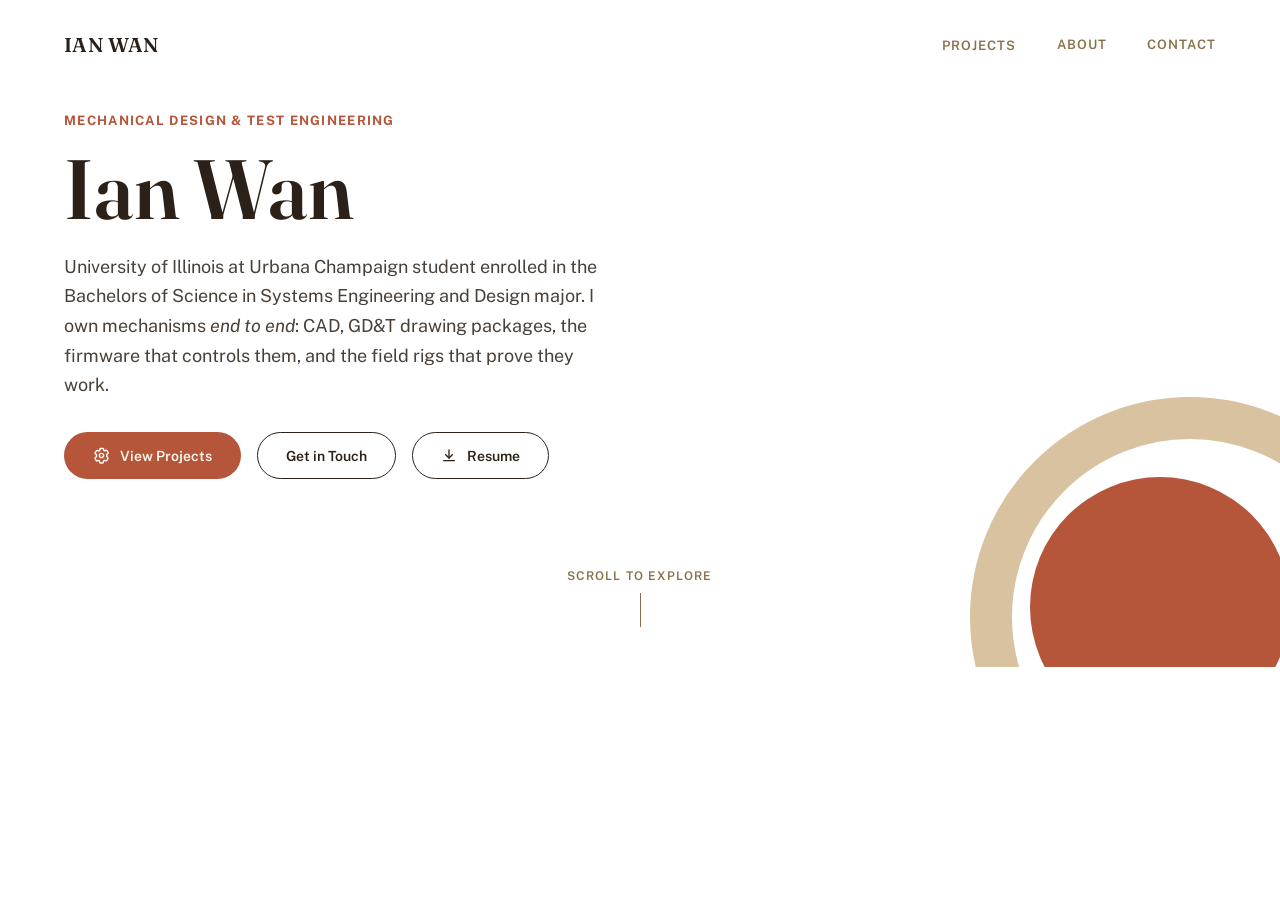
==== index.html @ 7950c9a8 "First website edition" ====
<!doctype html>
<html lang="en">
<head>
<meta charset="utf-8">
<meta name="viewport" content="width=device-width, initial-scale=1">
<title>Ian Wan — Mechanical Design &amp; Test Engineering</title>
<meta name="description" content="Ian Wan, Systems Engineering student at the University of Illinois Urbana-Champaign. Mechanism design, control firmware, and field testing — CAD, GD&amp;T drawing packages, and the rigs that prove the parts work.">
<link rel="canonical" href="https://zhinuu.github.io/IanWanPortfolio/">
<link rel="icon" href="favicon.svg" type="image/svg+xml">
<link rel="preconnect" href="https://fonts.googleapis.com">
<link rel="preconnect" href="https://fonts.gstatic.com" crossorigin>
<link rel="stylesheet" href="https://fonts.googleapis.com/css2?family=Fraunces:opsz,wght@9..144,500;9..144,600&amp;family=Public+Sans:wght@400;500;600&amp;display=swap">
<link rel="stylesheet" href="assets/css/style.css">
<noscript><style>#site-loader{display:none}</style></noscript>
</head>
<body>

<a class="iw-skip" href="#main">Skip to content</a>

<div id="site-loader" aria-hidden="true">
  <svg viewBox="0 0 24 24" fill="none" stroke="currentColor" stroke-width="2" stroke-linecap="round" stroke-linejoin="round" focusable="false">
    <path d="M12 15a3 3 0 1 0 0-6 3 3 0 0 0 0 6Z"></path>
    <path d="M19.4 13.5c.06-.49.1-.99.1-1.5s-.04-1.01-.1-1.5l1.9-1.48a.76.76 0 0 0 .18-.96l-1.8-3.12a.76.76 0 0 0-.92-.33l-2.24.9a7.4 7.4 0 0 0-1.3-.75l-.34-2.38A.75.75 0 0 0 14.1 2h-3.6a.75.75 0 0 0-.74.65l-.34 2.38c-.47.2-.9.45-1.3.75l-2.24-.9a.76.76 0 0 0-.92.33L2.86 8.33a.76.76 0 0 0 .18.96L4.94 10.77c-.06.49-.1.99-.1 1.5s.04 1.01.1 1.5l-1.9 1.48a.76.76 0 0 0-.18.96l1.8 3.12c.19.33.59.47.92.33l2.24-.9c.4.3.83.55 1.3.75l.34 2.38c.06.36.37.65.74.65h3.6c.37 0 .68-.29.74-.65l.34-2.38c.47-.2.9-.45 1.3-.75l2.24.9c.33.14.73 0 .92-.33l1.8-3.12a.76.76 0 0 0-.18-.96L19.4 13.5Z"></path>
  </svg>
</div>

<div id="top" style="position: relative; overflow: hidden;">

  <div style="position: absolute; right: -130px; bottom: -170px; width: 440px; height: 440px; border-radius: 50%; border: 42px solid var(--border-soft); box-sizing: border-box; pointer-events: none;" aria-hidden="true"></div>
  <div style="position: absolute; right: -10px; bottom: -70px; width: 260px; height: 260px; border-radius: 50%; background: var(--accent); pointer-events: none;" aria-hidden="true"></div>

  <div style="position: relative; z-index: 1;">

    <header>
      <nav class="iw-nav" aria-label="Main">
        <a class="iw-logo" href="index.html" aria-current="page">IAN WAN</a>
        <div class="iw-nav-links">
          <div class="iw-nav-item">
            <button class="iw-nav-link" data-projects-trigger aria-expanded="false" aria-controls="projects-menu">Projects</button>
            <div class="iw-dropdown" id="projects-menu" data-projects-dropdown>
              <a class="iw-dropdown-all" href="projects.html">All projects</a>
              <div class="iw-dropdown-divider"></div>
              <a class="iw-dropdown-project" href="projects/project-01.html">Oscillating-Wing Power Generator: Mechanism</a>
              <a class="iw-dropdown-gallery" href="projects/gallery-01.html">Photo Gallery</a>
              <div class="iw-dropdown-divider"></div>
              <a class="iw-dropdown-project" href="projects.html#project-02">Oscillating-Wing Power Generator: Closed-Loop Control &amp; Firmware</a>
              <div class="iw-dropdown-divider"></div>
              <a class="iw-dropdown-project" href="projects.html#project-03">Formula SAE Cockpit Subsystem</a>
              <div class="iw-dropdown-divider"></div>
              <a class="iw-dropdown-project" href="projects.html#project-04">Applications of Compliant Mechanisms Study</a>
            </div>
          </div>
          <a class="iw-nav-link" href="about.html">About</a>
          <a class="iw-nav-link" href="contact.html">Contact</a>
        </div>
      </nav>
    </header>

    <main id="main" class="iw-page" style="padding-top: 24px; padding-bottom: 90px;">
      <div style="max-width: 620px;">
        <p style="margin: 0; font-size: 13px; font-weight: 700; letter-spacing: 0.1em; text-transform: uppercase; color: var(--accent);">Mechanical Design &amp; Test Engineering</p>
        <h1 class="serif iw-display" style="--h1max: 84px; margin: 18px 0 20px 0; font-weight: 600; line-height: 1.02; color: var(--ink);">Ian Wan</h1>
        <p style="margin: 0 0 32px 0; font-size: 18px; line-height: 1.65; max-width: 540px;">University of Illinois at Urbana Champaign student enrolled in the Bachelors of Science in Systems Engineering and Design major. I own mechanisms <em>end to end</em>: CAD, GD&amp;T drawing packages, the firmware that controls them, and the field rigs that prove they work.</p>
        <div style="display: flex; gap: 16px; flex-wrap: wrap;">
          <a href="projects.html" class="iw-btn iw-btn-solid">
            <svg width="17" height="17" viewBox="0 0 24 24" fill="none" stroke="currentColor" stroke-width="2" stroke-linecap="round" stroke-linejoin="round" aria-hidden="true" focusable="false"><path d="M12 15a3 3 0 1 0 0-6 3 3 0 0 0 0 6Z"></path><path d="M19.4 13.5c.06-.49.1-.99.1-1.5s-.04-1.01-.1-1.5l1.9-1.48a.76.76 0 0 0 .18-.96l-1.8-3.12a.76.76 0 0 0-.92-.33l-2.24.9a7.4 7.4 0 0 0-1.3-.75l-.34-2.38A.75.75 0 0 0 14.1 2h-3.6a.75.75 0 0 0-.74.65l-.34 2.38c-.47.2-.9.45-1.3.75l-2.24-.9a.76.76 0 0 0-.92.33L2.86 8.33a.76.76 0 0 0 .18.96L4.94 10.77c-.06.49-.1.99-.1 1.5s.04 1.01.1 1.5l-1.9 1.48a.76.76 0 0 0-.18.96l1.8 3.12c.19.33.59.47.92.33l2.24-.9c.4.3.83.55 1.3.75l.34 2.38c.06.36.37.65.74.65h3.6c.37 0 .68-.29.74-.65l.34-2.38c.47-.2.9-.45 1.3-.75l2.24.9c.33.14.73 0 .92-.33l1.8-3.12a.76.76 0 0 0-.18-.96L19.4 13.5Z"></path></svg>
            View Projects
          </a>
          <a href="contact.html" class="iw-btn iw-btn-outline">Get in Touch</a>
          <a href="assets/resume.pdf" download class="iw-btn iw-btn-outline">
            <svg width="16" height="16" viewBox="0 0 24 24" fill="none" stroke="currentColor" stroke-width="2" stroke-linecap="round" stroke-linejoin="round" aria-hidden="true" focusable="false"><path d="M12 3v12"></path><path d="M7 10l5 5 5-5"></path><path d="M4 19h16"></path></svg>
            Resume
          </a>
        </div>
      </div>
    </main>

    <div class="iw-scroll-cue" style="display: flex; flex-direction: column; align-items: center; gap: 10px; padding-bottom: 40px;" aria-hidden="true">
      <span style="font-size: 12px; font-weight: 600; letter-spacing: 0.1em; text-transform: uppercase; color: var(--muted);">Scroll to explore</span>
      <div style="width: 1px; height: 34px; background: var(--muted);"></div>
    </div>

  </div>
</div>

<script src="assets/js/site.js"></script>
</body>
</html>
---- assets/css/style.css ----
/* Ian Wan Portfolio — shared styles
   Earthy minimal palette: white background, terracotta accent, tan borders */

:root {
  --accent: #B5563A;
  --ink: #2B2118;
  --body-text: #4A4038;
  --muted: #8A7048;
  --border: #A8875A;       /* 3.34:1 on white — meets WCAG 1.4.11 for UI boundaries */
  --border-soft: #D8C2A0;  /* decorative only: the oversized circles, never a real edge */
  --tag-bg: #E4D2AE;
  --tag-text: #6B4E36;     /* 5.10:1 on --tag-bg */
  --white: #FFFFFF;
  --cream: #FDF9F0;
}

* { box-sizing: border-box; }

html { scroll-behavior: smooth; }

body {
  margin: 0;
  font-family: 'Public Sans', system-ui, -apple-system, sans-serif;
  color: var(--body-text);
  background: var(--white);
}

a { text-decoration: none; color: inherit; }

img { max-width: 100%; display: block; }

.serif { font-family: 'Fraunces', Georgia, serif; }

/* ---------- Focus visibility ---------- */

:focus-visible {
  outline: 2px solid var(--accent);
  outline-offset: 3px;
  border-radius: 4px;
}

.iw-skip {
  position: absolute;
  left: -9999px;
  top: 0;
  z-index: 10001;
  background: var(--accent);
  color: var(--cream);
  padding: 12px 20px;
  font-size: 14px;
  font-weight: 600;
  border-radius: 0 0 8px 0;
}

.iw-skip:focus {
  left: 0;
}

.iw-sr-only {
  position: absolute;
  width: 1px;
  height: 1px;
  padding: 0;
  margin: -1px;
  overflow: hidden;
  clip: rect(0, 0, 0, 0);
  white-space: nowrap;
  border: 0;
}

/* ---------- Loading spinner ---------- */

#site-loader {
  position: fixed;
  inset: 0;
  z-index: 9999;
  background: var(--white);
  display: flex;
  align-items: center;
  justify-content: center;
  transition: opacity 0.35s ease, visibility 0.35s ease;
}

#site-loader.is-hidden {
  opacity: 0;
  visibility: hidden;
  pointer-events: none;
}

#site-loader svg {
  width: 56px;
  height: 56px;
  color: var(--accent);
  animation: iw-spin 1s linear infinite;
}

@keyframes iw-spin {
  from { transform: rotate(0deg); }
  to { transform: rotate(360deg); }
}

/* ---------- Custom gear cursor trail ----------
   Decoration only. The real cursor is never hidden, so the trail can be
   dropped entirely (touch, reduced motion, no JS) with nothing lost. */

.iw-cursor-gear {
  position: fixed;
  top: 0;
  left: 0;
  width: 16px;
  height: 16px;
  pointer-events: none;
  z-index: 10000;
  color: var(--accent);
  opacity: 0.85;
  will-change: transform, opacity;
  transition: opacity 300ms ease-out, transform 300ms ease-out;
}

@media (hover: none) {
  .iw-cursor-gear { display: none; }
}

@media (prefers-reduced-motion: reduce) {
  html { scroll-behavior: auto; }
  .iw-cursor-gear { display: none; }
  #site-loader svg { animation: none; }
  *, *::before, *::after {
    animation-duration: 0.001ms !important;
    animation-iteration-count: 1 !important;
    transition-duration: 0.001ms !important;
  }
}

/* ---------- Layout shell ---------- */

.iw-page {
  width: 100%;
  max-width: 1280px;
  margin: 0 auto;
  padding: 0 64px;
}

@media (max-width: 900px) {
  .iw-page { padding: 0 24px; }
}

@media (max-width: 400px) {
  .iw-page { padding: 0 16px; }
}

/* ---------- Fluid headings ----------
   --h1max is set per page so each page keeps its original desktop size
   while still shrinking on small screens. */

.iw-display {
  font-size: clamp(40px, 13vw, var(--h1max, 84px));
  overflow-wrap: break-word;
}

.iw-h1 {
  font-size: clamp(28px, 7vw, var(--h1max, 48px));
  overflow-wrap: break-word;
}

/* ---------- Nav ---------- */

.iw-nav {
  display: flex;
  align-items: center;
  justify-content: space-between;
  padding: 32px 64px;
  position: relative;
  gap: 16px;
}

@media (max-width: 900px) {
  .iw-nav { padding: 24px; flex-wrap: wrap; }
}

@media (max-width: 400px) {
  .iw-nav { padding: 20px 16px; }
}

.iw-logo {
  font-family: 'Fraunces', Georgia, serif;
  font-weight: 600;
  font-size: 20px;
  letter-spacing: 0.02em;
  color: var(--ink);
}

.iw-nav-links {
  display: flex;
  gap: 40px;
  align-items: center;
}

@media (max-width: 480px) {
  .iw-nav-links { gap: 22px; }
}

.iw-nav-link {
  font-size: 13px;
  font-weight: 600;
  letter-spacing: 0.08em;
  text-transform: uppercase;
  color: var(--muted);
  background: none;
  border: none;
  font-family: inherit;
  cursor: pointer;
  padding: 0;
}

.iw-nav-link:hover,
.iw-nav-link[aria-expanded="true"],
.iw-nav-link[aria-current="page"] {
  color: var(--accent);
}

/* Projects dropdown */

.iw-nav-item { position: relative; }

.iw-dropdown {
  position: absolute;
  top: calc(100% + 14px);
  left: 50%;
  transform: translateX(-50%);
  min-width: 340px;
  background: var(--white);
  border: 1px solid var(--border);
  border-radius: 14px;
  box-shadow: 0 18px 40px rgba(43, 33, 24, 0.12);
  padding: 10px;
  display: none;
  z-index: 40;
}

.iw-dropdown.is-open { display: block; }

/* Below ~760px a 340px menu centred on the trigger hangs off the left edge
   (measured -106px at 375px wide), and an ancestor overflow:hidden clips it.
   Pin it to the viewport instead. */
@media (max-width: 760px) {
  .iw-dropdown {
    position: fixed;
    top: 84px;
    left: 12px;
    right: 12px;
    min-width: 0;
    transform: none;
    max-height: calc(100vh - 100px);
    overflow-y: auto;
  }
}

.iw-dropdown-project {
  display: block;
  padding: 10px 14px;
  border-radius: 10px;
  font-family: 'Fraunces', Georgia, serif;
  font-weight: 600;
  font-size: 15px;
  color: var(--ink);
  transition: background 150ms ease, color 150ms ease;
}

.iw-dropdown-project:hover {
  background: var(--tag-bg);
  color: var(--accent);
}

.iw-dropdown-all {
  display: block;
  padding: 10px 14px;
  border-radius: 10px;
  font-size: 12px;
  font-weight: 700;
  letter-spacing: 0.08em;
  text-transform: uppercase;
  color: var(--accent);
}

.iw-dropdown-all:hover { background: var(--tag-bg); }

.iw-dropdown-gallery {
  display: block;
  padding: 6px 14px 12px 28px;
  font-size: 12px;
  font-weight: 600;
  letter-spacing: 0.04em;
  text-transform: uppercase;
  color: var(--muted);
}

.iw-dropdown-gallery:hover { color: var(--accent); }

.iw-dropdown-divider {
  height: 1px;
  background: var(--border-soft);
  margin: 4px 6px;
}

/* ---------- Buttons ---------- */

.iw-btn {
  display: inline-flex;
  align-items: center;
  justify-content: center;
  gap: 10px;
  font-family: 'Public Sans', system-ui, sans-serif;
  font-size: 14px;
  font-weight: 600;
  padding: 14px 28px;
  border-radius: 999px;
  cursor: pointer;
  border: 1.5px solid transparent;
  transition: box-shadow 200ms ease, transform 150ms ease;
  max-width: 100%;
}

.iw-btn-solid {
  background: var(--accent);
  color: var(--cream);
}

.iw-btn-outline {
  background: transparent;
  color: var(--ink);
  border-color: var(--ink);
}

.iw-btn:hover {
  transform: translateY(-1px);
  box-shadow: 0 0 0 3px rgba(181, 86, 58, 0.18), 0 0 24px 4px rgba(181, 86, 58, 0.35);
}

@media (max-width: 400px) {
  .iw-btn { padding: 13px 20px; font-size: 13px; }
}

/* ---------- Project title hover glow ---------- */

.iw-project-title {
  transition: text-shadow 200ms ease, color 200ms ease;
}

.iw-project-title:hover {
  text-shadow: 0 0 18px rgba(181, 86, 58, 0.55);
}

/* ---------- Responsive grids ----------
   Each of these previously kept its desktop column count at every width,
   which pushed about.html to 410px of scrollWidth in a 375px viewport. */

.iw-grid-3 {
  display: grid;
  grid-template-columns: repeat(3, minmax(0, 1fr));
  gap: 20px;
}

.iw-grid-4 {
  display: grid;
  grid-template-columns: repeat(4, minmax(0, 1fr));
  gap: 20px;
}

.iw-grid-gallery {
  display: grid;
  grid-template-columns: repeat(2, minmax(0, 1fr));
  gap: 44px 40px;
}

.iw-meta-strip {
  display: grid;
  grid-template-columns: repeat(4, minmax(0, 1fr));
  gap: 24px;
}

@media (max-width: 900px) {
  .iw-grid-3,
  .iw-grid-4,
  .iw-meta-strip { grid-template-columns: repeat(2, minmax(0, 1fr)); }
}

@media (max-width: 600px) {
  .iw-grid-3,
  .iw-grid-4,
  .iw-grid-gallery { grid-template-columns: 1fr; }
  .iw-grid-gallery { gap: 32px; }
}

/* ---------- Media ---------- */

.iw-media {
  border-radius: 12px;
  overflow: hidden;
  border: 1px solid var(--border);
  background: var(--tag-bg);
}

.iw-media img {
  width: 100%;
  height: auto;
  aspect-ratio: 4 / 3;
  object-fit: cover;
}

.iw-media-wide img { aspect-ratio: 16 / 9; }

.iw-media-cover img { aspect-ratio: 19 / 8; }

@media (max-width: 600px) {
  .iw-media img,
  .iw-media-wide img,
  .iw-media-cover img { aspect-ratio: 4 / 3; }
}

.iw-headshot {
  width: min(325px, 100%);
  aspect-ratio: 1;
  height: auto;
  border-radius: 50%;
  object-fit: cover;
  border: 6px solid var(--cream);
  box-shadow: 0 0 0 2px var(--border);
}

.iw-caption {
  font-size: 13px;
  line-height: 1.55;
  color: var(--muted);
  margin-top: 12px;
}

/* ---------- Misc shared ---------- */

.iw-tag {
  font-size: 12px;
  font-weight: 500;
  color: var(--tag-text);
  background: var(--tag-bg);
  border: 1px solid var(--border);
  border-radius: 999px;
  padding: 6px 12px;
}

.iw-skill-chip {
  font-size: 13px;
  font-weight: 600;
  color: #7A5A3F;
  border: 1px solid var(--border);
  border-radius: 8px;
  padding: 8px 14px;
}

.iw-badge {
  font-size: 10px;
  font-weight: 700;
  letter-spacing: 0.06em;
  text-transform: uppercase;
  color: var(--tag-text);
  background: var(--tag-bg);
  border-radius: 999px;
  padding: 3px 9px;
  white-space: nowrap;
}

.iw-card {
  border: 1px solid var(--border);
  border-radius: 12px;
  padding: 20px;
}

.iw-note {
  font-size: 14px;
  font-weight: 600;
  color: var(--muted);
}

.iw-footer-note {
  font-size: 13px;
  color: #7A6A55; /* 5.22:1 on white */
}

.iw-back-to-top {
  display: block;
  text-align: center;
  padding: 40px 0;
  font-size: 12px;
  font-weight: 600;
  letter-spacing: 0.1em;
  text-transform: uppercase;
  color: var(--accent);
}

/* Dart bullets for the Core Skills cards. Drawn in CSS so the list itself can
   live in static HTML instead of being built by script at runtime. */

.iw-dart-list {
  list-style: none;
  margin: 0;
  padding: 0;
  display: flex;
  flex-direction: column;
  gap: 7px;
}

.iw-dart-list li {
  display: flex;
  align-items: center;
  gap: 9px;
  font-size: 13px;
  line-height: 1.4;
  color: var(--muted);
}

.iw-dart-list li::before {
  content: "";
  flex: 0 0 auto;
  width: 11px;
  height: 10px;
  background: url("data:image/svg+xml,%3Csvg xmlns='http://www.w3.org/2000/svg' width='11' height='10' viewBox='0 0 12 10'%3E%3Cpath d='M0.5,0.6 L11,5 L3.4,5 Z' fill='%23FFFFFF' stroke='%23B5563A' stroke-width='0.7' stroke-linejoin='round'/%3E%3Cpath d='M3.4,5 L11,5 L0.5,9.4 Z' fill='%23B5563A'/%3E%3C/svg%3E") no-repeat center / contain;
}

.iw-course-card {
  border: 1px solid var(--border);
  border-radius: 12px;
  padding: 18px;
  display: flex;
  flex-direction: column;
  gap: 8px;
}

.iw-dash-list {
  list-style: none;
  margin: 0 0 56px 0;
  padding: 0;
  display: flex;
  flex-direction: column;
  gap: 10px;
}

.iw-dash-list li {
  display: flex;
  gap: 12px;
  font-size: 16px;
  line-height: 1.6;
}

.iw-dash-list li::before {
  content: "\2014";
  color: var(--accent);
  flex: 0 0 auto;
}

/* On a phone the hero is short enough that the scroll cue lands on top of the
   decorative circle and becomes unreadable. It carries no information (it is
   aria-hidden), so drop it rather than restyle it. */
@media (max-width: 760px) {
  .iw-scroll-cue { display: none; }
}

.iw-section-head {
  font-weight: 600;
  font-size: 22px;
  color: var(--ink);
  margin: 0 0 8px 0;
}
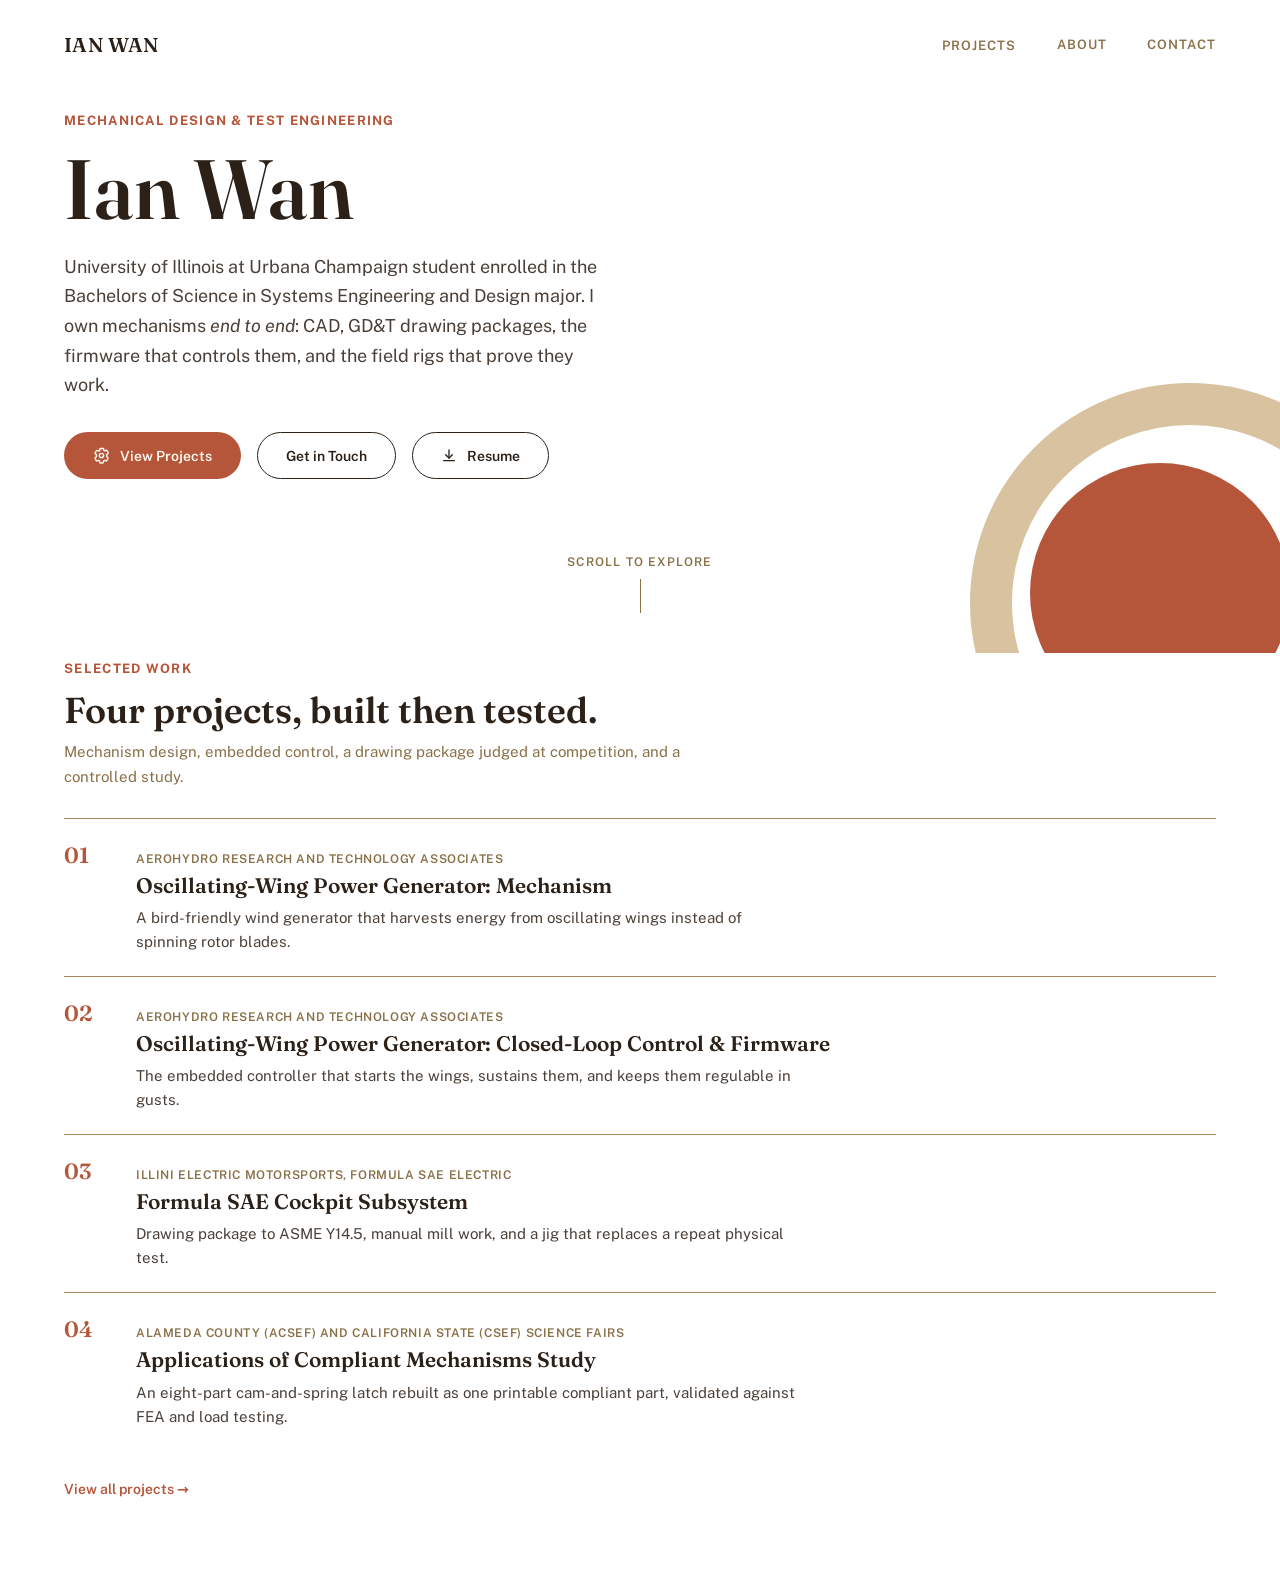
==== commit 2dc02171: "Added phone number button to website" ====
--- a/index.html
+++ b/index.html
@@ -24,40 +24,43 @@
   </svg>
 </div>
 
-<div id="top" style="position: relative; overflow: hidden;">
+<div id="top">
 
-  <div style="position: absolute; right: -130px; bottom: -170px; width: 440px; height: 440px; border-radius: 50%; border: 42px solid var(--border-soft); box-sizing: border-box; pointer-events: none;" aria-hidden="true"></div>
-  <div style="position: absolute; right: -10px; bottom: -70px; width: 260px; height: 260px; border-radius: 50%; background: var(--accent); pointer-events: none;" aria-hidden="true"></div>
+  <header>
+        <nav class="iw-nav" aria-label="Main">
+          <a class="iw-logo" href="index.html" aria-current="page">IAN WAN</a>
+          <div class="iw-nav-links">
+            <div class="iw-nav-item">
+              <button class="iw-nav-link" data-projects-trigger aria-expanded="false" aria-controls="projects-menu">Projects</button>
+              <div class="iw-dropdown" id="projects-menu" data-projects-dropdown>
+                <a class="iw-dropdown-all" href="projects.html">All projects</a>
+                <div class="iw-dropdown-divider"></div>
+                <a class="iw-dropdown-project" href="projects/project-01.html">Oscillating-Wing Power Generator: Mechanism</a>
+                <a class="iw-dropdown-gallery" href="projects/gallery-01.html">Photo Gallery</a>
+                <div class="iw-dropdown-divider"></div>
+                <a class="iw-dropdown-project" href="projects/project-02.html">Oscillating-Wing Power Generator: Closed-Loop Control &amp; Firmware</a>
+                <div class="iw-dropdown-divider"></div>
+                <a class="iw-dropdown-project" href="projects/project-03.html">Formula SAE Cockpit Subsystem</a>
+                <a class="iw-dropdown-gallery" href="projects/gallery-03.html">Photo Gallery</a>
+                <div class="iw-dropdown-divider"></div>
+                <a class="iw-dropdown-project" href="projects/project-04.html">Applications of Compliant Mechanisms Study</a>
+                <a class="iw-dropdown-gallery" href="projects/gallery-04.html">Photo Gallery</a>
+              </div>
+            </div>
+            <a class="iw-nav-link" href="about.html">About</a>
+            <a class="iw-nav-link" href="contact.html">Contact</a>
+          </div>
+    </nav>
+  </header>
 
-  <div style="position: relative; z-index: 1;">
+  <main id="main">
 
-    <header>
-      <nav class="iw-nav" aria-label="Main">
-        <a class="iw-logo" href="index.html" aria-current="page">IAN WAN</a>
-        <div class="iw-nav-links">
-          <div class="iw-nav-item">
-            <button class="iw-nav-link" data-projects-trigger aria-expanded="false" aria-controls="projects-menu">Projects</button>
-            <div class="iw-dropdown" id="projects-menu" data-projects-dropdown>
-              <a class="iw-dropdown-all" href="projects.html">All projects</a>
-              <div class="iw-dropdown-divider"></div>
-              <a class="iw-dropdown-project" href="projects/project-01.html">Oscillating-Wing Power Generator: Mechanism</a>
-              <a class="iw-dropdown-gallery" href="projects/gallery-01.html">Photo Gallery</a>
-              <div class="iw-dropdown-divider"></div>
-              <a class="iw-dropdown-project" href="projects.html#project-02">Oscillating-Wing Power Generator: Closed-Loop Control &amp; Firmware</a>
-              <div class="iw-dropdown-divider"></div>
-              <a class="iw-dropdown-project" href="projects.html#project-03">Formula SAE Cockpit Subsystem</a>
-              <div class="iw-dropdown-divider"></div>
-              <a class="iw-dropdown-project" href="projects.html#project-04">Applications of Compliant Mechanisms Study</a>
-            </div>
-          </div>
-          <a class="iw-nav-link" href="about.html">About</a>
-          <a class="iw-nav-link" href="contact.html">Contact</a>
-        </div>
-      </nav>
-    </header>
+    <div class="iw-hero">
+      <div class="iw-hero-ring" aria-hidden="true"></div>
+      <div class="iw-hero-dot" aria-hidden="true"></div>
 
-    <main id="main" class="iw-page" style="padding-top: 24px; padding-bottom: 90px;">
-      <div style="max-width: 620px;">
+      <div class="iw-page" style="position: relative; z-index: 1; padding-top: 24px; padding-bottom: 72px;">
+        <div style="max-width: 620px;">
         <p style="margin: 0; font-size: 13px; font-weight: 700; letter-spacing: 0.1em; text-transform: uppercase; color: var(--accent);">Mechanical Design &amp; Test Engineering</p>
         <h1 class="serif iw-display" style="--h1max: 84px; margin: 18px 0 20px 0; font-weight: 600; line-height: 1.02; color: var(--ink);">Ian Wan</h1>
         <p style="margin: 0 0 32px 0; font-size: 18px; line-height: 1.65; max-width: 540px;">University of Illinois at Urbana Champaign student enrolled in the Bachelors of Science in Systems Engineering and Design major. I own mechanisms <em>end to end</em>: CAD, GD&amp;T drawing packages, the firmware that controls them, and the field rigs that prove they work.</p>
@@ -71,16 +74,60 @@
             <svg width="16" height="16" viewBox="0 0 24 24" fill="none" stroke="currentColor" stroke-width="2" stroke-linecap="round" stroke-linejoin="round" aria-hidden="true" focusable="false"><path d="M12 3v12"></path><path d="M7 10l5 5 5-5"></path><path d="M4 19h16"></path></svg>
             Resume
           </a>
+          </div>
         </div>
       </div>
-    </main>
 
-    <div class="iw-scroll-cue" style="display: flex; flex-direction: column; align-items: center; gap: 10px; padding-bottom: 40px;" aria-hidden="true">
-      <span style="font-size: 12px; font-weight: 600; letter-spacing: 0.1em; text-transform: uppercase; color: var(--muted);">Scroll to explore</span>
-      <div style="width: 1px; height: 34px; background: var(--muted);"></div>
+      <a class="iw-scroll-cue" href="#work">
+        <span>Scroll to explore</span>
+        <span class="iw-scroll-line" aria-hidden="true"></span>
+      </a>
     </div>
 
-  </div>
+    <section id="work" class="iw-page" style="padding-top: 8px; padding-bottom: 72px;">
+      <p style="margin: 0; font-size: 13px; font-weight: 700; letter-spacing: 0.1em; text-transform: uppercase; color: var(--accent);">Selected Work</p>
+      <h2 class="serif" style="margin: 12px 0 8px 0; font-weight: 600; font-size: clamp(26px, 5vw, 36px); color: var(--ink);">Four projects, built then tested.</h2>
+      <p style="margin: 0 0 8px 0; font-size: 15px; line-height: 1.65; color: var(--muted); max-width: 620px;">Mechanism design, embedded control, a drawing package judged at competition, and a controlled study.</p>
+
+      <ol class="iw-home-work">
+        <li>
+          <span class="iw-home-num" aria-hidden="true">01</span>
+          <div>
+            <p class="iw-home-org">AeroHydro Research and Technology Associates</p>
+            <a class="iw-home-title serif iw-project-title" href="projects/project-01.html">Oscillating-Wing Power Generator: Mechanism</a>
+            <p class="iw-home-sum">A bird-friendly wind generator that harvests energy from oscillating wings instead of spinning rotor blades.</p>
+          </div>
+        </li>
+        <li>
+          <span class="iw-home-num" aria-hidden="true">02</span>
+          <div>
+            <p class="iw-home-org">AeroHydro Research and Technology Associates</p>
+            <a class="iw-home-title serif iw-project-title" href="projects/project-02.html">Oscillating-Wing Power Generator: Closed-Loop Control &amp; Firmware</a>
+            <p class="iw-home-sum">The embedded controller that starts the wings, sustains them, and keeps them regulable in gusts.</p>
+          </div>
+        </li>
+        <li>
+          <span class="iw-home-num" aria-hidden="true">03</span>
+          <div>
+            <p class="iw-home-org">Illini Electric Motorsports, Formula SAE Electric</p>
+            <a class="iw-home-title serif iw-project-title" href="projects/project-03.html">Formula SAE Cockpit Subsystem</a>
+            <p class="iw-home-sum">Drawing package to ASME Y14.5, manual mill work, and a jig that replaces a repeat physical test.</p>
+          </div>
+        </li>
+        <li>
+          <span class="iw-home-num" aria-hidden="true">04</span>
+          <div>
+            <p class="iw-home-org">Alameda County (ACSEF) and California State (CSEF) Science Fairs</p>
+            <a class="iw-home-title serif iw-project-title" href="projects/project-04.html">Applications of Compliant Mechanisms Study</a>
+            <p class="iw-home-sum">An eight-part cam-and-spring latch rebuilt as one printable compliant part, validated against FEA and load testing.</p>
+          </div>
+        </li>
+      </ol>
+
+      <p style="margin: 28px 0 0 0;"><a href="projects.html" style="font-size: 14px; font-weight: 600; color: var(--accent);">View all projects <span aria-hidden="true">&rarr;</span></a></p>
+    </section>
+
+  </main>
 </div>
 
 <script src="assets/js/site.js"></script>
--- a/assets/css/style.css
+++ b/assets/css/style.css
@@ -99,31 +99,71 @@
   to { transform: rotate(360deg); }
 }
 
-/* ---------- Custom gear cursor trail ----------
-   Decoration only. The real cursor is never hidden, so the trail can be
-   dropped entirely (touch, reduced motion, no JS) with nothing lost. */
-
-.iw-cursor-gear {
+/* ---------- Gear cursor ----------
+   The gear REPLACES the pointer and tracks it 1:1 on every frame, so there is
+   always a visible cursor on screen, including when the mouse is completely
+   still. The fading ghosts trailing it are decoration layered on top of that.
+
+   `cursor: none` is applied by script (html.iw-gear-cursor), never from this
+   file, so a blocked or failed script leaves the native pointer untouched. */
+
+html.iw-gear-cursor,
+html.iw-gear-cursor * { cursor: none !important; }
+
+.iw-cursor,
+.iw-cursor-ghost {
   position: fixed;
   top: 0;
   left: 0;
-  width: 16px;
-  height: 16px;
   pointer-events: none;
+  color: var(--accent);
+  will-change: transform;
+}
+
+.iw-cursor svg,
+.iw-cursor-ghost svg { width: 100%; height: 100%; display: block; }
+
+.iw-cursor {
+  width: 26px;
+  height: 26px;
+  margin: -13px 0 0 -13px;
   z-index: 10000;
-  color: var(--accent);
-  opacity: 0.85;
-  will-change: transform, opacity;
-  transition: opacity 300ms ease-out, transform 300ms ease-out;
-}
-
-@media (hover: none) {
-  .iw-cursor-gear { display: none; }
+  filter: drop-shadow(0 0 1px rgba(255, 255, 255, 0.95))
+          drop-shadow(0 1px 2px rgba(43, 33, 24, 0.35));
+  transition: width 120ms ease, height 120ms ease, margin 120ms ease;
+}
+
+/* Over a link or button the gear grows, which is the affordance the native
+   pointer-hand would otherwise have given. */
+.iw-cursor.is-over-link {
+  width: 36px;
+  height: 36px;
+  margin: -18px 0 0 -18px;
+}
+
+.iw-cursor.is-hidden { opacity: 0; }
+
+.iw-cursor-ghost {
+  width: 20px;
+  height: 20px;
+  margin: -10px 0 0 -10px;
+  z-index: 9998;
+  opacity: 0.55;
+  transition: opacity 420ms ease-out, transform 420ms ease-out;
+}
+
+/* Never on touch, and never when the visitor has asked for reduced motion or
+   a forced colour scheme. The script checks the same conditions and simply
+   does not start, so the native cursor stays. */
+@media (hover: none), (pointer: coarse), (prefers-reduced-motion: reduce), (forced-colors: active) {
+  .iw-cursor,
+  .iw-cursor-ghost { display: none !important; }
+  html.iw-gear-cursor,
+  html.iw-gear-cursor * { cursor: auto !important; }
 }
 
 @media (prefers-reduced-motion: reduce) {
   html { scroll-behavior: auto; }
-  .iw-cursor-gear { display: none; }
   #site-loader svg { animation: none; }
   *, *::before, *::after {
     animation-duration: 0.001ms !important;
@@ -337,8 +377,11 @@
   box-shadow: 0 0 0 3px rgba(181, 86, 58, 0.18), 0 0 24px 4px rgba(181, 86, 58, 0.35);
 }
 
-@media (max-width: 400px) {
-  .iw-btn { padding: 13px 20px; font-size: 13px; }
+/* Three buttons now sit on the Contact page. Below ~560px the full padding
+   leaves them just wide enough to break onto three separate rows, so trim it
+   a little earlier and they pair up two-and-one instead. */
+@media (max-width: 560px) {
+  .iw-btn { padding: 13px 20px; font-size: 13px; gap: 8px; }
 }
 
 /* ---------- Project title hover glow ---------- */
@@ -371,6 +414,7 @@
   display: grid;
   grid-template-columns: repeat(2, minmax(0, 1fr));
   gap: 44px 40px;
+  align-items: start;   /* cards keep their own height; no stretching */
 }
 
 .iw-meta-strip {
@@ -392,32 +436,56 @@
   .iw-grid-gallery { gap: 32px; }
 }
 
-/* ---------- Media ---------- */
+/* ---------- Media ----------
+   NOTHING HERE CROPS. Every image on the site is shown whole: photographs, CAD
+   views, drawings, schematics, FEA plots and screenshots alike. There is no
+   `object-fit: cover` and no forced `aspect-ratio` anywhere.
+
+   Each image sits centred in a card and is capped by height, so rows stay
+   roughly even without a single pixel being cut off any edge. If a source is
+   portrait, it renders narrow inside its card rather than being trimmed to fit
+   the column. */
 
 .iw-media {
+  border: 1px solid var(--border);
   border-radius: 12px;
-  overflow: hidden;
-  border: 1px solid var(--border);
-  background: var(--tag-bg);
+  background: var(--cream);   /* a visible mat, so a portrait in a wide cell
+                                 reads as a mounted print rather than a gap */
+  padding: 18px;
+  display: flex;
+  align-items: center;
+  justify-content: center;
 }
 
 .iw-media img {
-  width: 100%;
+  width: auto;
   height: auto;
-  aspect-ratio: 4 / 3;
-  object-fit: cover;
-}
-
-.iw-media-wide img { aspect-ratio: 16 / 9; }
-
-.iw-media-cover img { aspect-ratio: 19 / 8; }
+  max-width: 100%;
+  max-height: 440px;
+}
+
+/* Items spanning the full grid width, and project covers, can afford to be a
+   little taller. Still no crop — only the cap changes. */
+.iw-media-wide img { max-height: 540px; }
+
+.iw-media-cover {
+  max-width: fit-content;   /* the card hugs the image instead of leaving a
+                               wide empty mat around a portrait cover */
+  margin: 0 auto;
+}
+
+.iw-media-cover img { max-height: 480px; }
 
 @media (max-width: 600px) {
+  .iw-media { padding: 10px; }
   .iw-media img,
   .iw-media-wide img,
-  .iw-media-cover img { aspect-ratio: 4 / 3; }
-}
-
+  .iw-media-cover img { max-height: 380px; }
+}
+
+/* The one circular frame on the site. The source is 650x642, so the circle
+   trims about 8px of width; that is the avatar shape from the mockup rather
+   than a content crop. Swap to a square frame if you want it untouched. */
 .iw-headshot {
   width: min(325px, 100%);
   aspect-ratio: 1;
@@ -556,11 +624,131 @@
   flex: 0 0 auto;
 }
 
-/* On a phone the hero is short enough that the scroll cue lands on top of the
-   decorative circle and becomes unreadable. It carries no information (it is
-   aria-hidden), so drop it rather than restyle it. */
+/* ---------- Home hero + scroll cue ----------
+   The hero is its own band so the decorative circles stay anchored to it
+   rather than to the whole page. The cue below it is a real link to #work:
+   before, it was an aria-hidden div on a page exactly one viewport tall, so
+   it invited a scroll that had nowhere to go. */
+
+.iw-hero {
+  position: relative;
+  overflow: hidden;
+}
+
+.iw-hero-ring,
+.iw-hero-dot {
+  position: absolute;
+  border-radius: 50%;
+  pointer-events: none;
+}
+
+.iw-hero-ring {
+  right: -130px;
+  bottom: -170px;
+  width: 440px;
+  height: 440px;
+  border: 42px solid var(--border-soft);
+}
+
+.iw-hero-dot {
+  right: -10px;
+  bottom: -70px;
+  width: 260px;
+  height: 260px;
+  background: var(--accent);
+}
+
 @media (max-width: 760px) {
-  .iw-scroll-cue { display: none; }
+  .iw-hero-ring { right: -150px; bottom: -200px; width: 330px; height: 330px; border-width: 32px; }
+  .iw-hero-dot  { right: -50px;  bottom: -110px; width: 190px; height: 190px; }
+}
+
+.iw-scroll-cue {
+  position: relative;
+  z-index: 1;
+  display: flex;
+  flex-direction: column;
+  align-items: center;
+  gap: 10px;
+  padding: 4px 0 40px 0;
+  font-size: 12px;
+  font-weight: 600;
+  letter-spacing: 0.1em;
+  text-transform: uppercase;
+  color: var(--muted);
+  width: max-content;
+  margin: 0 auto;
+  transition: color 160ms ease;
+}
+
+.iw-scroll-cue:hover { color: var(--accent); }
+
+.iw-scroll-line {
+  width: 1px;
+  height: 34px;
+  background: currentColor;
+  animation: iw-cue 1.8s ease-in-out infinite;
+  transform-origin: top center;
+}
+
+@keyframes iw-cue {
+  0%, 100% { transform: scaleY(0.55); opacity: 0.5; }
+  50%      { transform: scaleY(1);    opacity: 1; }
+}
+
+/* ---------- Home: selected work ---------- */
+
+.iw-home-work {
+  list-style: none;
+  margin: 28px 0 0 0;
+  padding: 0;
+}
+
+.iw-home-work li {
+  display: flex;
+  gap: 28px;
+  align-items: baseline;
+  padding: 22px 0;
+  border-top: 1px solid var(--border);
+}
+
+.iw-home-num {
+  flex: 0 0 44px;
+  font-family: 'Fraunces', Georgia, serif;
+  font-weight: 600;
+  font-size: 22px;
+  color: var(--accent);
+}
+
+.iw-home-org {
+  margin: 0;
+  font-size: 12px;
+  font-weight: 600;
+  letter-spacing: 0.05em;
+  text-transform: uppercase;
+  color: var(--muted);
+}
+
+.iw-home-title {
+  display: inline-block;
+  margin: 6px 0 0 0;
+  font-weight: 600;
+  font-size: 21px;
+  line-height: 1.25;
+  color: var(--ink);
+}
+
+.iw-home-sum {
+  margin: 8px 0 0 0;
+  font-size: 15px;
+  line-height: 1.6;
+  max-width: 660px;
+}
+
+@media (max-width: 600px) {
+  .iw-home-work li { gap: 16px; padding: 18px 0; }
+  .iw-home-num { flex-basis: 32px; font-size: 18px; }
+  .iw-home-title { font-size: 18px; }
 }
 
 .iw-section-head {
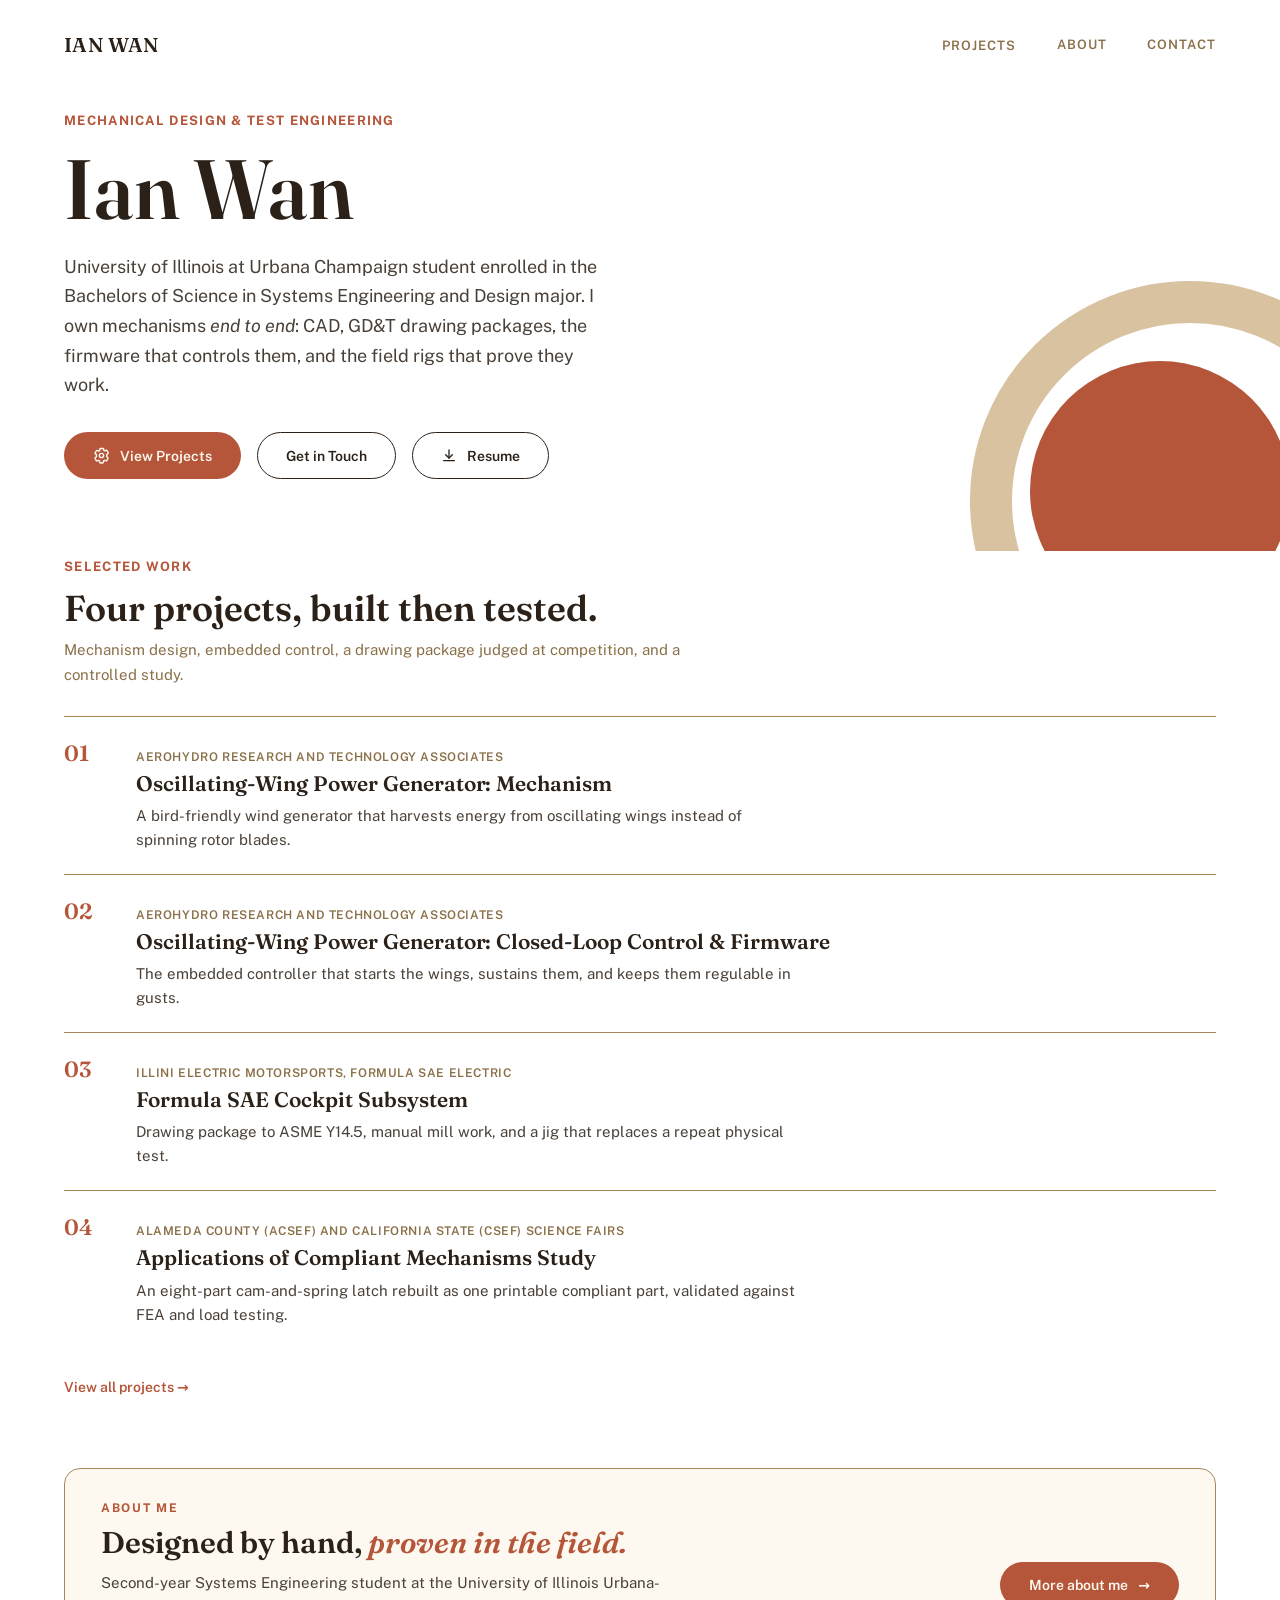
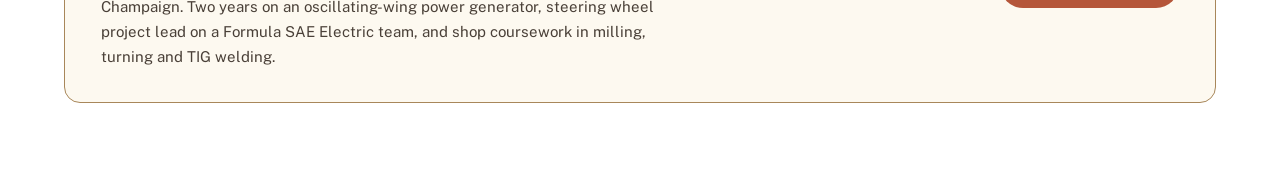
==== commit 044963d0: "Added About section prompt on front home page" ====
--- a/index.html
+++ b/index.html
@@ -5,7 +5,7 @@
 <meta name="viewport" content="width=device-width, initial-scale=1">
 <title>Ian Wan — Mechanical Design &amp; Test Engineering</title>
 <meta name="description" content="Ian Wan, Systems Engineering student at the University of Illinois Urbana-Champaign. Mechanism design, control firmware, and field testing — CAD, GD&amp;T drawing packages, and the rigs that prove the parts work.">
-<link rel="canonical" href="https://zhinuu.github.io/IanWanPortfolio/">
+<link rel="canonical" href="https://wan-ian.github.io/IanWanPortfolio/">
 <link rel="icon" href="favicon.svg" type="image/svg+xml">
 <link rel="preconnect" href="https://fonts.googleapis.com">
 <link rel="preconnect" href="https://fonts.gstatic.com" crossorigin>
@@ -77,11 +77,6 @@
           </div>
         </div>
       </div>
-
-      <a class="iw-scroll-cue" href="#work">
-        <span>Scroll to explore</span>
-        <span class="iw-scroll-line" aria-hidden="true"></span>
-      </a>
     </div>
 
     <section id="work" class="iw-page" style="padding-top: 8px; padding-bottom: 72px;">
@@ -127,6 +122,19 @@
       <p style="margin: 28px 0 0 0;"><a href="projects.html" style="font-size: 14px; font-weight: 600; color: var(--accent);">View all projects <span aria-hidden="true">&rarr;</span></a></p>
     </section>
 
+    <section class="iw-page" style="padding-bottom: 80px;">
+      <div class="iw-about-cta">
+        <div class="iw-about-cta-text">
+          <p class="iw-about-cta-eyebrow">About Me</p>
+          <h2 class="serif iw-about-cta-head">Designed by hand, <em>proven in the field.</em></h2>
+          <p class="iw-about-cta-body">Second-year Systems Engineering student at the University of Illinois Urbana-Champaign. Two years on an oscillating-wing power generator, steering wheel project lead on a Formula SAE Electric team, and shop coursework in milling, turning and TIG welding.</p>
+        </div>
+        <a href="about.html" class="iw-btn iw-btn-solid iw-about-cta-btn">
+          More about me <span aria-hidden="true">&rarr;</span>
+        </a>
+      </div>
+    </section>
+
   </main>
 </div>
 
--- a/assets/css/style.css
+++ b/assets/css/style.css
@@ -663,37 +663,53 @@
   .iw-hero-dot  { right: -50px;  bottom: -110px; width: 190px; height: 190px; }
 }
 
-.iw-scroll-cue {
-  position: relative;
-  z-index: 1;
-  display: flex;
-  flex-direction: column;
+/* ---------- Home: About call-to-action ---------- */
+
+.iw-about-cta {
+  display: flex;
   align-items: center;
-  gap: 10px;
-  padding: 4px 0 40px 0;
+  justify-content: space-between;
+  gap: 32px;
+  flex-wrap: wrap;
+  border: 1px solid var(--border);
+  border-radius: 16px;
+  background: var(--cream);
+  padding: 32px 36px;
+}
+
+.iw-about-cta-text { flex: 1 1 420px; min-width: 0; }
+
+.iw-about-cta-eyebrow {
+  margin: 0;
   font-size: 12px;
-  font-weight: 600;
-  letter-spacing: 0.1em;
+  font-weight: 700;
+  letter-spacing: 0.14em;
   text-transform: uppercase;
-  color: var(--muted);
-  width: max-content;
-  margin: 0 auto;
-  transition: color 160ms ease;
-}
-
-.iw-scroll-cue:hover { color: var(--accent); }
-
-.iw-scroll-line {
-  width: 1px;
-  height: 34px;
-  background: currentColor;
-  animation: iw-cue 1.8s ease-in-out infinite;
-  transform-origin: top center;
-}
-
-@keyframes iw-cue {
-  0%, 100% { transform: scaleY(0.55); opacity: 0.5; }
-  50%      { transform: scaleY(1);    opacity: 1; }
+  color: var(--accent);
+}
+
+.iw-about-cta-head {
+  margin: 10px 0 10px 0;
+  font-weight: 600;
+  font-size: clamp(22px, 4vw, 30px);
+  line-height: 1.2;
+  color: var(--ink);
+}
+
+.iw-about-cta-head em { color: var(--accent); }
+
+.iw-about-cta-body {
+  margin: 0;
+  font-size: 15px;
+  line-height: 1.65;
+  max-width: 560px;
+}
+
+.iw-about-cta-btn { flex: 0 0 auto; }
+
+@media (max-width: 700px) {
+  .iw-about-cta { padding: 24px; gap: 22px; }
+  .iw-about-cta-btn { width: 100%; }
 }
 
 /* ---------- Home: selected work ---------- */
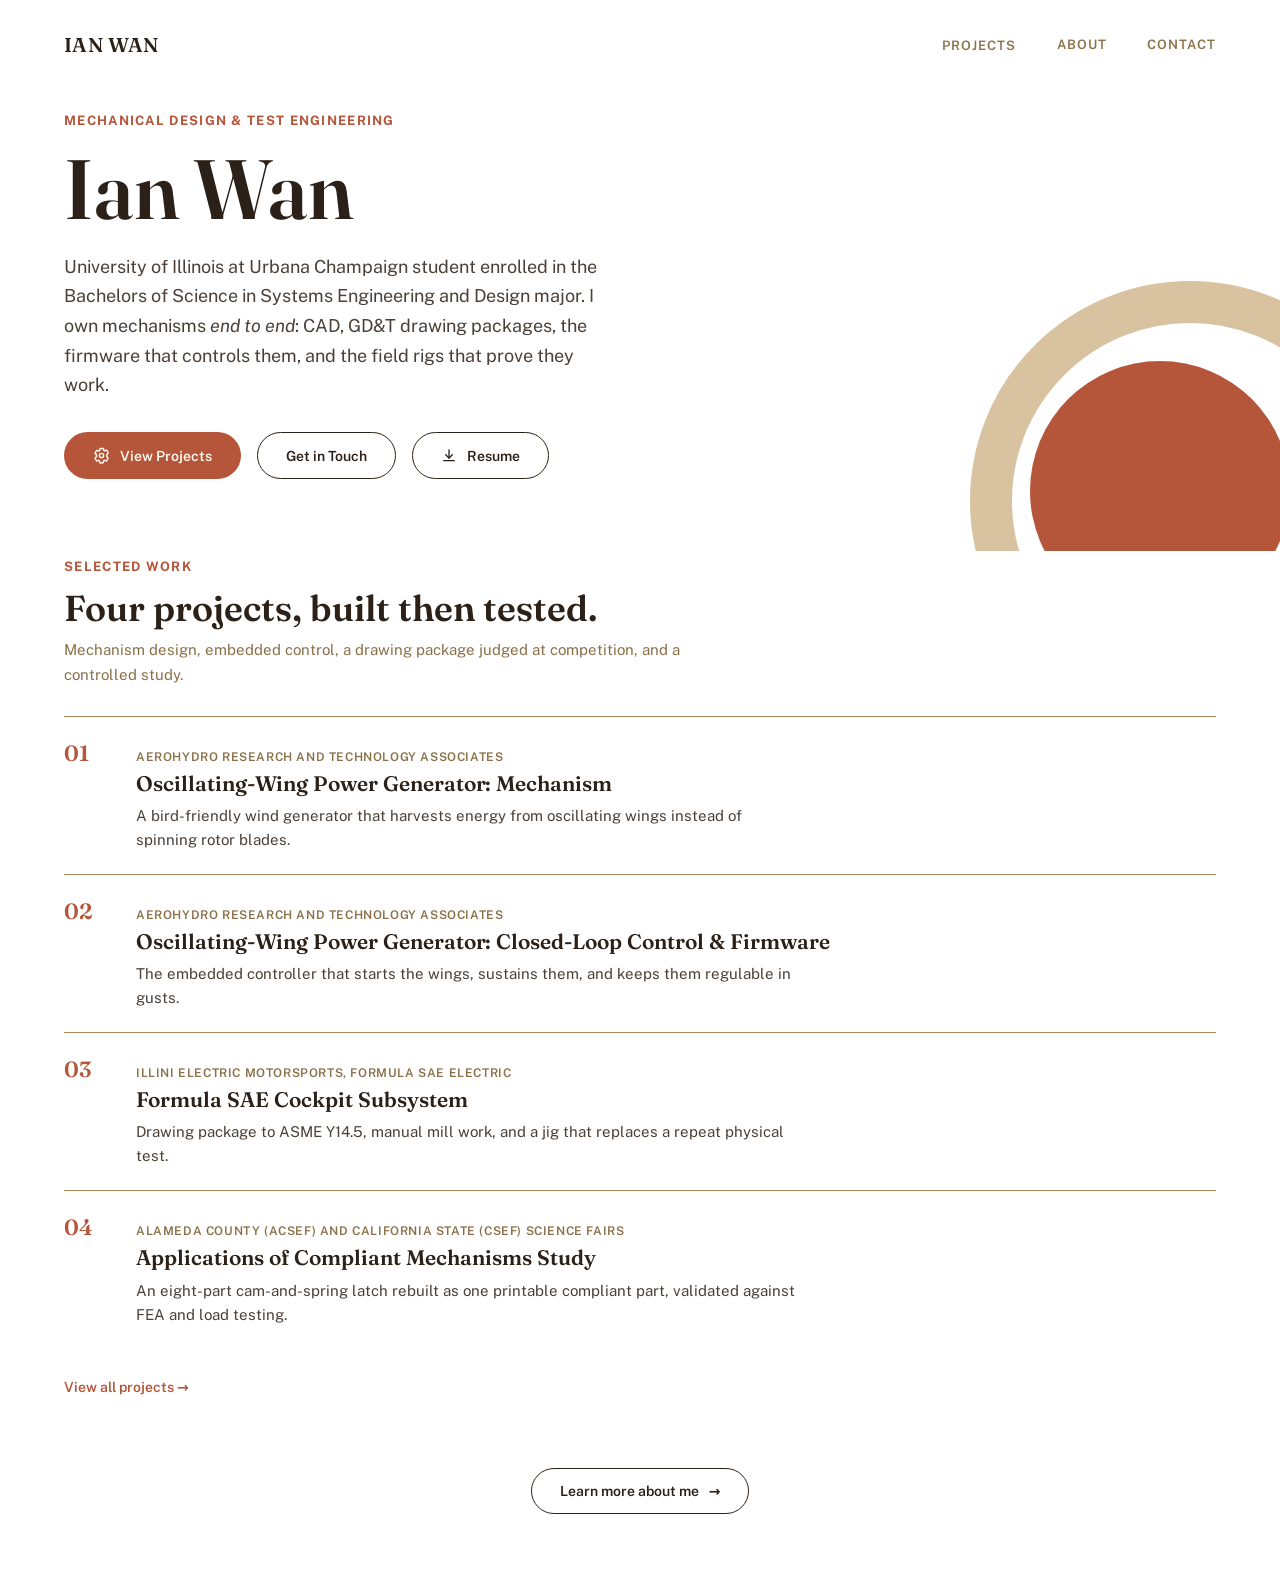
==== commit b73274a1: "Changed front page" ====
--- a/index.html
+++ b/index.html
@@ -122,17 +122,8 @@
       <p style="margin: 28px 0 0 0;"><a href="projects.html" style="font-size: 14px; font-weight: 600; color: var(--accent);">View all projects <span aria-hidden="true">&rarr;</span></a></p>
     </section>
 
-    <section class="iw-page" style="padding-bottom: 80px;">
-      <div class="iw-about-cta">
-        <div class="iw-about-cta-text">
-          <p class="iw-about-cta-eyebrow">About Me</p>
-          <h2 class="serif iw-about-cta-head">Designed by hand, <em>proven in the field.</em></h2>
-          <p class="iw-about-cta-body">Second-year Systems Engineering student at the University of Illinois Urbana-Champaign. Two years on an oscillating-wing power generator, steering wheel project lead on a Formula SAE Electric team, and shop coursework in milling, turning and TIG welding.</p>
-        </div>
-        <a href="about.html" class="iw-btn iw-btn-solid iw-about-cta-btn">
-          More about me <span aria-hidden="true">&rarr;</span>
-        </a>
-      </div>
+    <section class="iw-page" style="padding-bottom: 80px; display: flex; justify-content: center;">
+      <a href="about.html" class="iw-btn iw-btn-outline">Learn more about me <span aria-hidden="true">&rarr;</span></a>
     </section>
 
   </main>
--- a/assets/css/style.css
+++ b/assets/css/style.css
@@ -663,55 +663,6 @@
   .iw-hero-dot  { right: -50px;  bottom: -110px; width: 190px; height: 190px; }
 }
 
-/* ---------- Home: About call-to-action ---------- */
-
-.iw-about-cta {
-  display: flex;
-  align-items: center;
-  justify-content: space-between;
-  gap: 32px;
-  flex-wrap: wrap;
-  border: 1px solid var(--border);
-  border-radius: 16px;
-  background: var(--cream);
-  padding: 32px 36px;
-}
-
-.iw-about-cta-text { flex: 1 1 420px; min-width: 0; }
-
-.iw-about-cta-eyebrow {
-  margin: 0;
-  font-size: 12px;
-  font-weight: 700;
-  letter-spacing: 0.14em;
-  text-transform: uppercase;
-  color: var(--accent);
-}
-
-.iw-about-cta-head {
-  margin: 10px 0 10px 0;
-  font-weight: 600;
-  font-size: clamp(22px, 4vw, 30px);
-  line-height: 1.2;
-  color: var(--ink);
-}
-
-.iw-about-cta-head em { color: var(--accent); }
-
-.iw-about-cta-body {
-  margin: 0;
-  font-size: 15px;
-  line-height: 1.65;
-  max-width: 560px;
-}
-
-.iw-about-cta-btn { flex: 0 0 auto; }
-
-@media (max-width: 700px) {
-  .iw-about-cta { padding: 24px; gap: 22px; }
-  .iw-about-cta-btn { width: 100%; }
-}
-
 /* ---------- Home: selected work ---------- */
 
 .iw-home-work {
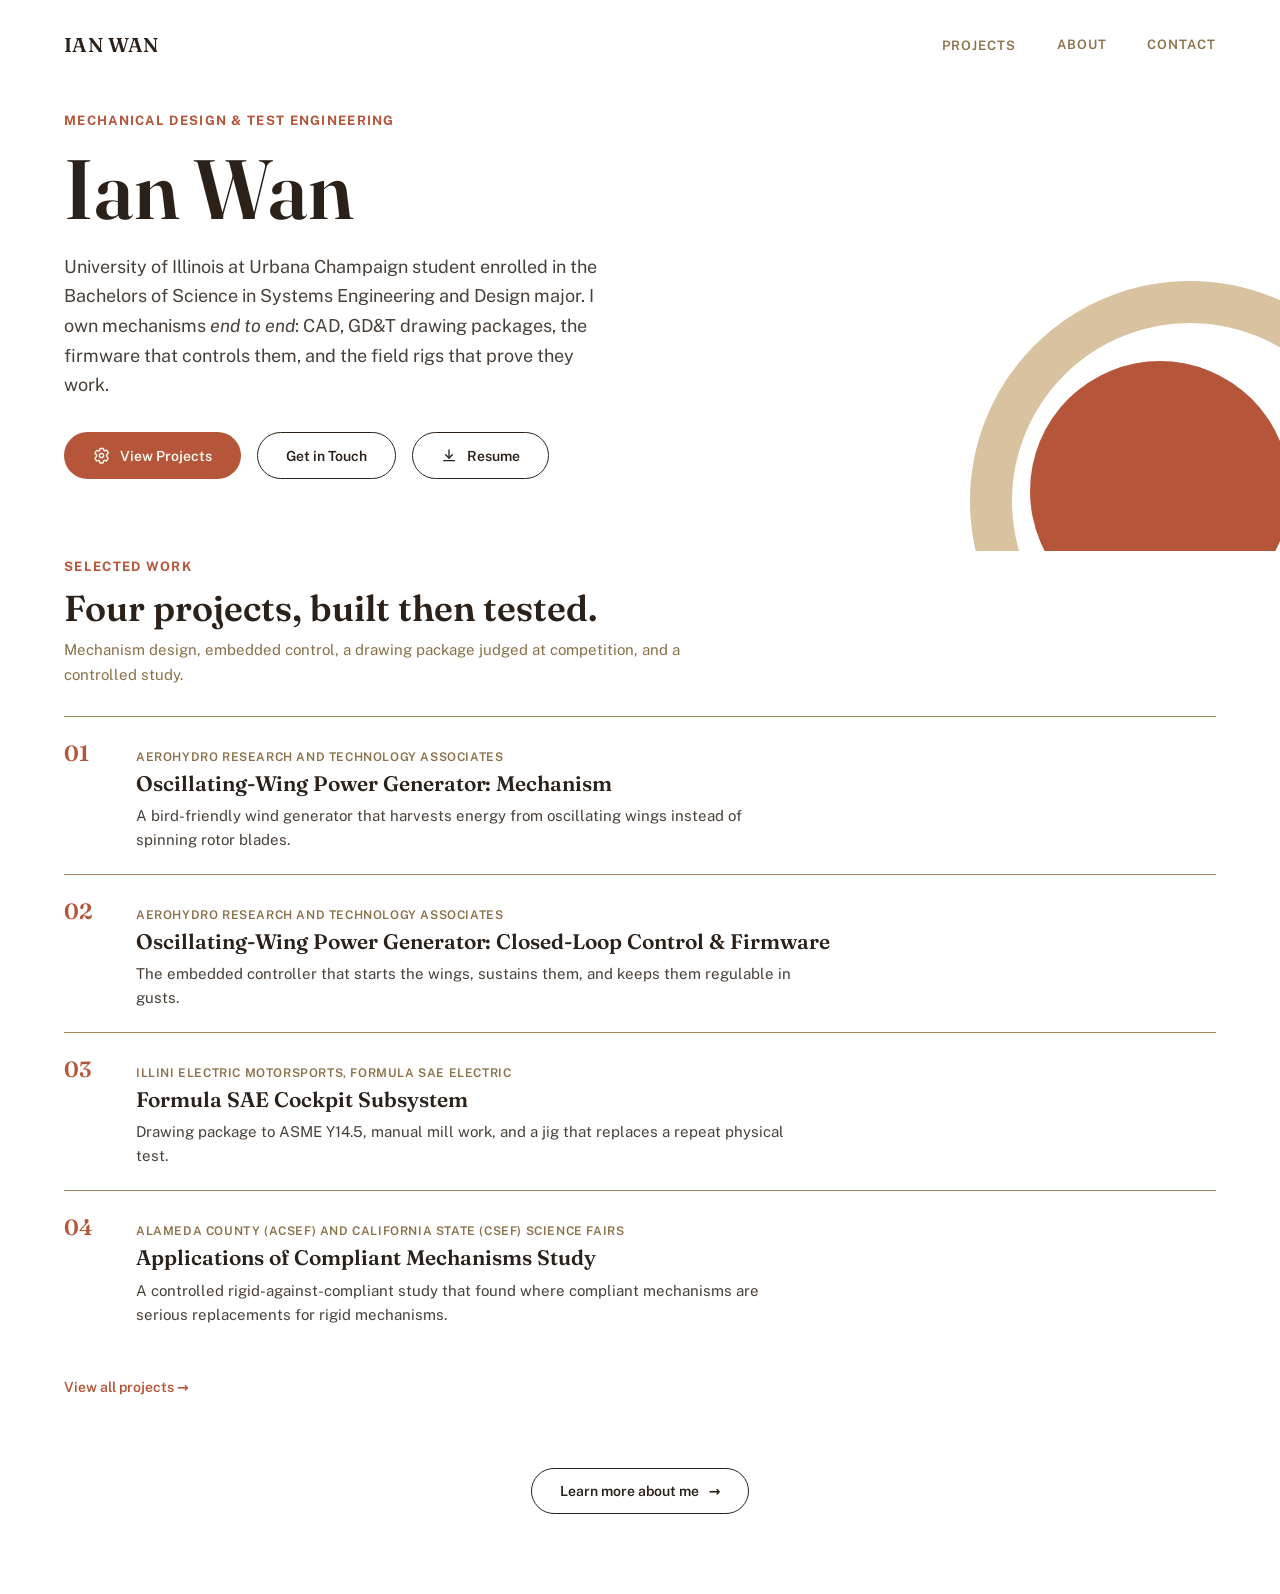
==== commit afbe67a0: "Fixed egregious typo under ACSEF CSEF description" ====
--- a/index.html
+++ b/index.html
@@ -114,7 +114,7 @@
           <div>
             <p class="iw-home-org">Alameda County (ACSEF) and California State (CSEF) Science Fairs</p>
             <a class="iw-home-title serif iw-project-title" href="projects/project-04.html">Applications of Compliant Mechanisms Study</a>
-            <p class="iw-home-sum">An eight-part cam-and-spring latch rebuilt as one printable compliant part, validated against FEA and load testing.</p>
+            <p class="iw-home-sum">A controlled rigid-against-compliant study that found where compliant mechanisms are serious replacements for rigid mechanisms.</p>
           </div>
         </li>
       </ol>
